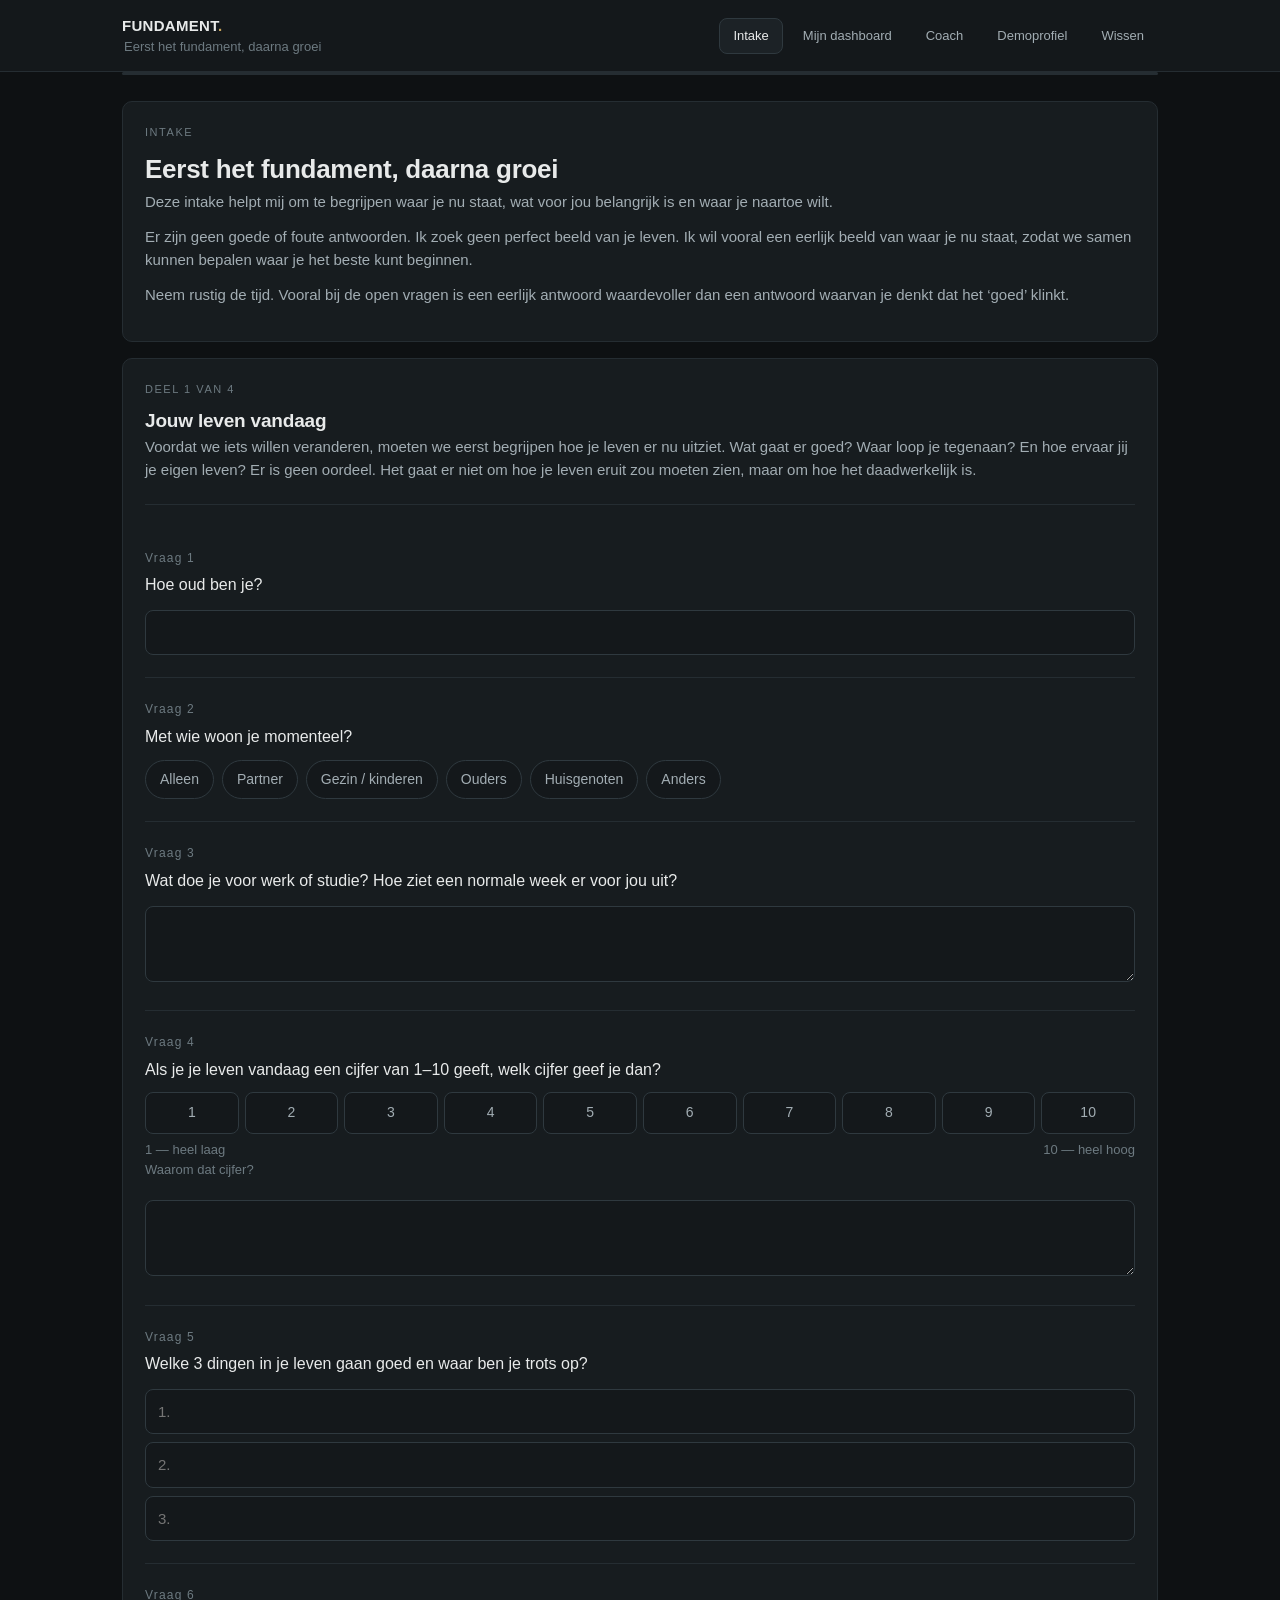
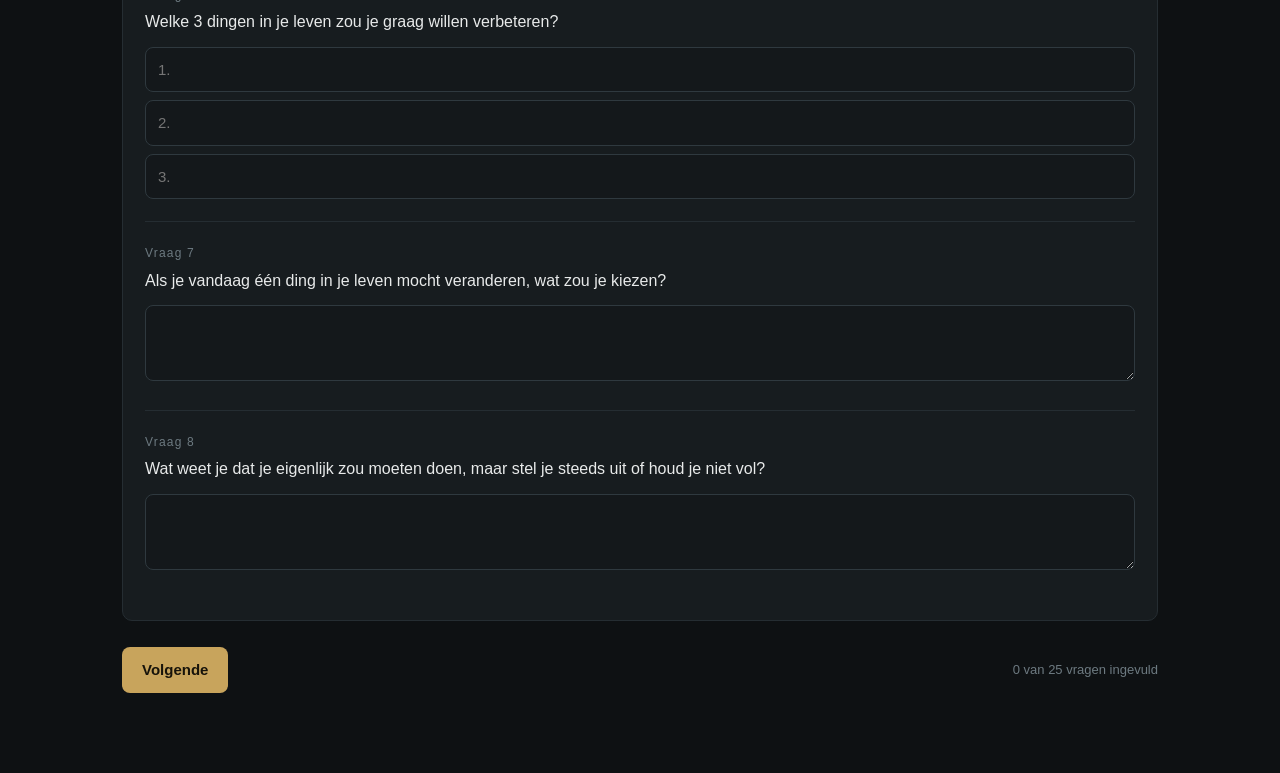
==== coaching-platform/index.html @ 1739ee3c "Coaching platform: concept, scoremodel en werkend prototype Werkt de openstaande ontwerpstap uit sec" ====
<!DOCTYPE html>
<html lang="nl">
<head>
<meta charset="utf-8">
<meta name="viewport" content="width=device-width, initial-scale=1">
<title>Coaching Platform — prototype</title>
<link rel="stylesheet" href="style.css?v=2">
</head>
<body>
<header class="top">
  <div class="top-in">
    <div>
      <div class="brand">FUNDAMENT<span>.</span></div>
      <div class="tagline">Eerst het fundament, daarna groei</div>
    </div>
    <nav class="top-nav">
      <button data-view="intake">Intake</button>
      <button data-view="client">Mijn dashboard</button>
      <button data-view="coach">Coach</button>
      <button id="demo">Demoprofiel</button>
      <button id="reset">Wissen</button>
    </nav>
  </div>
</header>
<main class="wrap"><div id="view"></div></main>
<script src="intake.js?v=1"></script>
<script src="scoring.js?v=1"></script>
<script src="app.js?v=2"></script>
</body>
</html>
---- coaching-platform/style.css ----
/* Coaching Platform — prototype styling
   UX-principes sectie 34: volwassen, premium, rustig, weinig cognitieve load. */

:root {
  --bg:#0e1113; --bg-2:#14181b; --panel:#171c1f; --panel-2:#1c2226;
  --line:#252d32; --line-2:#2f393f;
  --ink:#e8eaea; --ink-2:#a2adb3; --ink-3:#6d7a81;
  --accent:#c8a45c; --accent-dim:#8a7038;
  --ok:#5b9c7a; --warn:#c58a4a; --crit:#b5595a;
  --r:10px; --max:1080px;
  --f: -apple-system, BlinkMacSystemFont, 'Segoe UI', Inter, Roboto, Helvetica, Arial, sans-serif;
}
* { box-sizing:border-box; }
html,body { margin:0; padding:0; }
body { background:var(--bg); color:var(--ink); font-family:var(--f); font-size:15px; line-height:1.55;
  -webkit-font-smoothing:antialiased; }
h1,h2,h3 { font-weight:600; letter-spacing:-0.01em; margin:0; }
h1 { font-size:26px; } h2 { font-size:19px; } h3 { font-size:15px; }
p { margin:0 0 12px; color:var(--ink-2); }
a { color:var(--accent); }

.wrap { max-width:var(--max); margin:0 auto; padding:0 22px 80px; }

/* ---- topbar ---- */
.top { border-bottom:1px solid var(--line); background:var(--bg-2); position:sticky; top:0; z-index:20; }
.top-in { max-width:var(--max); margin:0 auto; padding:14px 22px; display:flex; align-items:center; gap:16px; }
.brand { font-weight:600; letter-spacing:0.02em; }
.brand span { color:var(--accent); }
.tagline { color:var(--ink-3); font-size:13px; margin-left:2px; }
.top-nav { margin-left:auto; display:flex; gap:6px; flex-wrap:wrap; }
.top-nav button { background:transparent; border:1px solid transparent; color:var(--ink-2); padding:7px 13px;
  border-radius:8px; font:inherit; font-size:13px; cursor:pointer; }
.top-nav button:hover { color:var(--ink); background:var(--panel); }
.top-nav button.on { color:var(--ink); background:var(--panel-2); border-color:var(--line-2); }

/* ---- generieke blokken ---- */
.card { background:var(--panel); border:1px solid var(--line); border-radius:var(--r); padding:22px; margin:16px 0; }
.card.tight { padding:16px 18px; }
.muted { color:var(--ink-3); font-size:13px; }
.eyebrow { font-size:11px; letter-spacing:0.14em; text-transform:uppercase; color:var(--ink-3); margin-bottom:8px; }
.row { display:flex; gap:16px; flex-wrap:wrap; }
.col { flex:1 1 320px; min-width:0; }
hr.sep { border:0; border-top:1px solid var(--line); margin:22px 0; }

button.primary { background:var(--accent); color:#17130a; border:0; padding:11px 20px; border-radius:8px;
  font:inherit; font-weight:600; cursor:pointer; }
button.primary:hover { background:#d9b573; }
button.primary:disabled { background:var(--line-2); color:var(--ink-3); cursor:not-allowed; }
button.ghost { background:transparent; color:var(--ink-2); border:1px solid var(--line-2); padding:10px 18px;
  border-radius:8px; font:inherit; cursor:pointer; }
button.ghost:hover { color:var(--ink); border-color:var(--ink-3); }

/* ---- intake ---- */
.progress { height:3px; background:var(--line); border-radius:2px; overflow:hidden; margin:0 0 26px; }
.progress i { display:block; height:100%; background:var(--accent); transition:width .3s ease; }
.q { padding:22px 0; border-bottom:1px solid var(--line); }
.q:last-child { border-bottom:0; }
.q-n { color:var(--ink-3); font-size:12px; letter-spacing:0.1em; margin-bottom:6px; }
.q-label { font-size:16px; margin-bottom:4px; }
.q-hint { color:var(--ink-3); font-size:13px; margin-bottom:12px; }
input[type=text], input[type=number], input[type=time], textarea, select {
  width:100%; background:var(--bg-2); border:1px solid var(--line-2); border-radius:8px; color:var(--ink);
  padding:10px 12px; font:inherit; margin-top:8px; }
input:focus, textarea:focus, select:focus { outline:none; border-color:var(--accent-dim); }
textarea { min-height:76px; resize:vertical; }
.opts { display:flex; flex-wrap:wrap; gap:8px; margin-top:10px; }
.opt { border:1px solid var(--line-2); background:var(--bg-2); color:var(--ink-2); padding:8px 14px;
  border-radius:20px; cursor:pointer; font-size:14px; }
.opt:hover { border-color:var(--ink-3); }
.opt.on { background:var(--accent); border-color:var(--accent); color:#17130a; font-weight:600; }
.opt.off { opacity:.4; cursor:not-allowed; }
.scale { display:flex; gap:6px; margin-top:10px; flex-wrap:wrap; }
.scale b { flex:1 1 34px; text-align:center; border:1px solid var(--line-2); background:var(--bg-2);
  padding:9px 0; border-radius:8px; cursor:pointer; font-weight:500; color:var(--ink-2); font-size:14px; }
.scale b:hover { border-color:var(--ink-3); }
.scale b.on { background:var(--accent); border-color:var(--accent); color:#17130a; font-weight:700; }
.scale-legend { display:flex; justify-content:space-between; margin-top:6px; }
.nav-btns { display:flex; gap:10px; margin-top:26px; align-items:center; }
.nav-btns .muted { margin-left:auto; }

/* ---- score ---- */
.score-hero { text-align:center; padding:34px 22px 28px; }
.score-big { font-size:72px; font-weight:300; letter-spacing:-0.04em; line-height:1; color:var(--ink); }
.score-big small { font-size:22px; color:var(--ink-3); font-weight:400; }
.level-pill { display:inline-block; margin-top:14px; border:1px solid var(--accent-dim); color:var(--accent);
  border-radius:20px; padding:5px 14px; font-size:12px; letter-spacing:0.1em; text-transform:uppercase; }
.bars { margin-top:8px; }
.bar { margin:14px 0; }
.bar-top { display:flex; justify-content:space-between; align-items:baseline; font-size:14px; margin-bottom:6px; }
.bar-top em { font-style:normal; color:var(--ink-3); font-size:12px; }
.bar-track { height:7px; background:var(--line); border-radius:4px; overflow:hidden; }
.bar-fill { height:100%; border-radius:4px; background:var(--accent); transition:width .5s ease; }
.bar-fill.low { background:var(--crit); } .bar-fill.mid { background:var(--warn); } .bar-fill.high { background:var(--ok); }
.focus-box { border-left:2px solid var(--accent); padding:2px 0 2px 16px; margin:6px 0 0; }
.focus-box h2 { color:var(--accent); }

/* ---- coach ---- */
/* Brede tabel scrollt in zijn eigen container; de pagina zelf nooit horizontaal. */
.tscroll { overflow-x:auto; -webkit-overflow-scrolling:touch; }
table.assess { width:100%; min-width:620px; border-collapse:collapse; font-size:13.5px; }
table.assess th { text-align:left; color:var(--ink-3); font-weight:500; font-size:11px; letter-spacing:0.1em;
  text-transform:uppercase; padding:8px 10px; border-bottom:1px solid var(--line-2); }
table.assess td { padding:10px; border-bottom:1px solid var(--line); vertical-align:top; color:var(--ink-2); }
table.assess td:first-child { color:var(--ink); white-space:nowrap; }
table.assess tr:last-child td { border-bottom:0; }
.tag { display:inline-block; font-size:10.5px; letter-spacing:0.08em; text-transform:uppercase;
  border:1px solid var(--line-2); color:var(--ink-3); border-radius:4px; padding:1px 6px; margin-left:6px; }
.tag.prov { border-color:var(--warn); color:var(--warn); }
.flag { border-left:2px solid var(--line-2); padding:8px 0 8px 14px; margin:12px 0; font-size:14px; color:var(--ink-2); }
.flag.hoog { border-color:var(--crit); } .flag.midden { border-color:var(--warn); } .flag.laag { border-color:var(--line-2); }
.fsh { display:grid; grid-template-columns:110px 1fr; gap:6px 14px; font-size:13.5px; }
.fsh dt { color:var(--ink-3); } .fsh dd { margin:0; color:var(--ink-2); }
.ovr { width:64px !important; margin:0 !important; padding:5px 8px !important; text-align:center; }

/* ---- history ---- */
.hist { display:flex; align-items:flex-end; gap:14px; height:120px; padding-top:10px; }
.hist div { flex:0 0 46px; text-align:center; }
.hist i { display:block; background:var(--accent-dim); border-radius:4px 4px 0 0; margin-bottom:6px; }
.hist div:last-child i { background:var(--accent); }
.hist span { font-size:11px; color:var(--ink-3); }

/* ---- badges ---- */
.badges { display:flex; flex-wrap:wrap; gap:8px; }
.badge { border:1px solid var(--line-2); border-radius:8px; padding:8px 12px; font-size:13px; color:var(--ink-3); }
.badge.earned { border-color:var(--accent-dim); color:var(--accent); }

@media (max-width:640px) {
  .wrap { padding:0 14px 60px; } .card { padding:16px; } .score-big { font-size:58px; }
  .top-in { padding:12px 14px; flex-wrap:wrap; } .tagline { display:none; }
  .top-nav { margin-left:0; width:100%; }
  .top-nav button { padding:6px 10px; font-size:12px; }
  .fsh { grid-template-columns:1fr; gap:2px 0; } .fsh dd { margin-bottom:8px; }
  .nav-btns { flex-wrap:wrap; } .nav-btns .muted { margin-left:0; width:100%; }
}
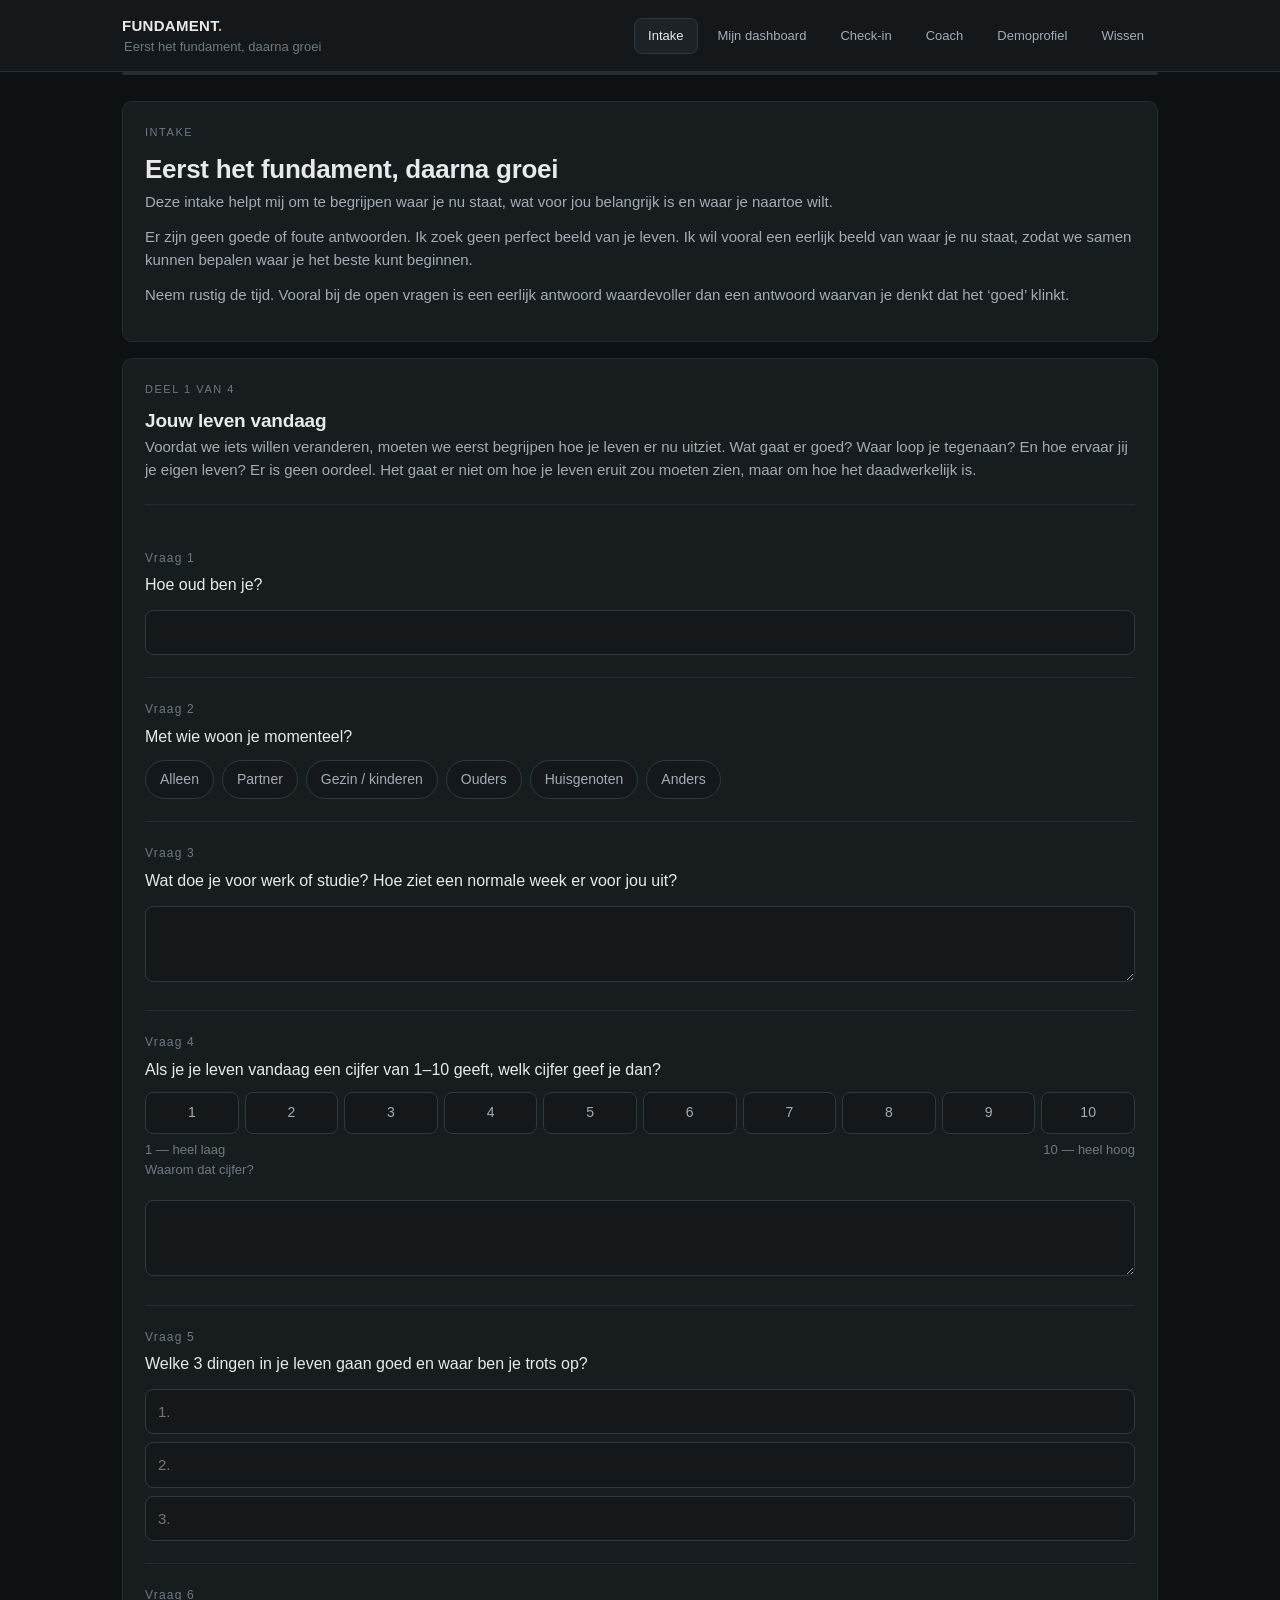
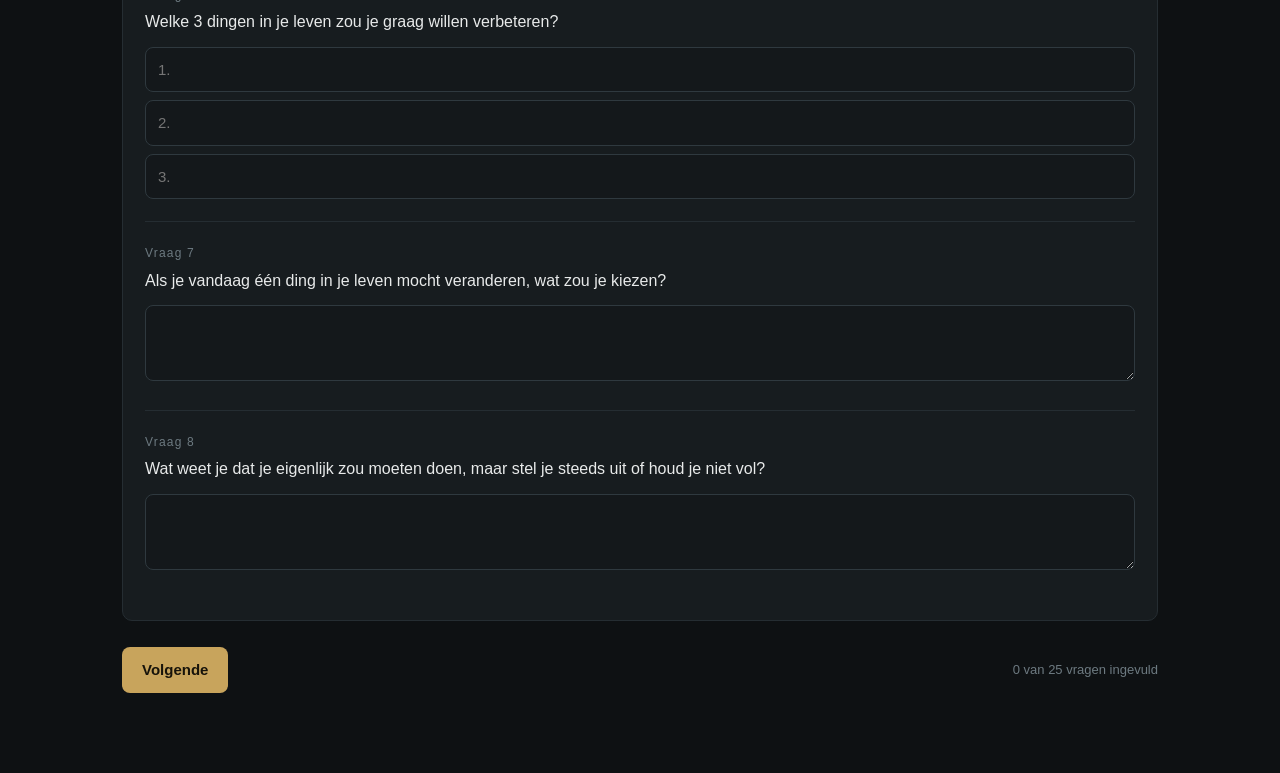
==== commit 7a62d418: "Priority Engine v1.0 en Coaching Engine v1.0 Legt de laag vast tussen Startscore en coaching: Starts" ====
--- a/coaching-platform/index.html
+++ b/coaching-platform/index.html
@@ -4,7 +4,7 @@
 <meta charset="utf-8">
 <meta name="viewport" content="width=device-width, initial-scale=1">
 <title>Coaching Platform — prototype</title>
-<link rel="stylesheet" href="style.css?v=2">
+<link rel="stylesheet" href="style.css?v=5">
 </head>
 <body>
 <header class="top">
@@ -16,6 +16,7 @@
     <nav class="top-nav">
       <button data-view="intake">Intake</button>
       <button data-view="client">Mijn dashboard</button>
+      <button data-view="checkin">Check-in</button>
       <button data-view="coach">Coach</button>
       <button id="demo">Demoprofiel</button>
       <button id="reset">Wissen</button>
@@ -24,7 +25,9 @@
 </header>
 <main class="wrap"><div id="view"></div></main>
 <script src="intake.js?v=1"></script>
-<script src="scoring.js?v=1"></script>
-<script src="app.js?v=2"></script>
+<script src="scoring.js?v=5"></script>
+<script src="priority.js?v=5"></script>
+<script src="coaching.js?v=5"></script>
+<script src="app.js?v=5"></script>
 </body>
 </html>
--- a/coaching-platform/style.css
+++ b/coaching-platform/style.css
@@ -82,15 +82,20 @@
 .score-hero { text-align:center; padding:34px 22px 28px; }
 .score-big { font-size:72px; font-weight:300; letter-spacing:-0.04em; line-height:1; color:var(--ink); }
 .score-big small { font-size:22px; color:var(--ink-3); font-weight:400; }
-.level-pill { display:inline-block; margin-top:14px; border:1px solid var(--accent-dim); color:var(--accent);
-  border-radius:20px; padding:5px 14px; font-size:12px; letter-spacing:0.1em; text-transform:uppercase; }
+.status-pill { display:inline-block; margin-top:14px; border:1px solid var(--line-2); color:var(--ink);
+  border-radius:20px; padding:6px 16px; font-size:12px; letter-spacing:0.08em; text-transform:uppercase; }
+.status-stabiliseren { border-color:var(--crit); color:#e08a8b; }
+.status-opbouwen     { border-color:var(--warn); color:#dda86e; }
+.status-stevig       { border-color:var(--ok);   color:#7fbf9c; }
+.status-sterk        { border-color:#5a86b5;     color:#8fb4d8; }
 .bars { margin-top:8px; }
 .bar { margin:14px 0; }
 .bar-top { display:flex; justify-content:space-between; align-items:baseline; font-size:14px; margin-bottom:6px; }
 .bar-top em { font-style:normal; color:var(--ink-3); font-size:12px; }
 .bar-track { height:7px; background:var(--line); border-radius:4px; overflow:hidden; }
 .bar-fill { height:100%; border-radius:4px; background:var(--accent); transition:width .5s ease; }
-.bar-fill.low { background:var(--crit); } .bar-fill.mid { background:var(--warn); } .bar-fill.high { background:var(--ok); }
+.bar-fill.low { background:var(--crit); } .bar-fill.mid { background:var(--warn); }
+.bar-fill.ok { background:var(--ok); } .bar-fill.high { background:#5a86b5; }
 .focus-box { border-left:2px solid var(--accent); padding:2px 0 2px 16px; margin:6px 0 0; }
 .focus-box h2 { color:var(--accent); }
 
@@ -111,6 +116,23 @@
 .fsh { display:grid; grid-template-columns:110px 1fr; gap:6px 14px; font-size:13.5px; }
 .fsh dt { color:var(--ink-3); } .fsh dd { margin:0; color:var(--ink-2); }
 .ovr { width:64px !important; margin:0 !important; padding:5px 8px !important; text-align:center; }
+.ovr-r { width:130px !important; margin:0 0 0 6px !important; padding:5px 8px !important; }
+td.nowrap { white-space:nowrap; }
+.note { border-left:2px solid var(--line-2); padding:8px 0 8px 14px; margin:12px 0 0; font-size:13.5px; color:var(--ink-2); }
+.note.warn { border-color:var(--warn); }
+ul.plain { margin:6px 0 0; padding-left:18px; color:var(--ink-2); font-size:14px; }
+ul.plain li { margin:4px 0; }
+.mod-row { display:flex; gap:8px; align-items:center; margin-top:10px; flex-wrap:wrap; }
+.mod-row input[type=text] { margin:0; flex:1 1 220px; }
+.mod-row select { margin:0; width:auto; }
+.mod-row button { white-space:nowrap; }
+label.action { display:flex; gap:10px; align-items:flex-start; padding:9px 0; border-bottom:1px solid var(--line);
+  cursor:pointer; font-size:14.5px; }
+label.action:last-of-type { border-bottom:0; }
+label.action input { width:auto; margin:3px 0 0; flex:0 0 auto; }
+label.action span.done { color:var(--ink-3); text-decoration:line-through; }
+pre.rec { background:var(--bg-2); border:1px solid var(--line); border-radius:8px; padding:14px; overflow-x:auto;
+  font-size:11.5px; line-height:1.5; color:var(--ink-2); margin:10px 0 0; max-height:340px; }
 
 /* ---- history ---- */
 .hist { display:flex; align-items:flex-end; gap:14px; height:120px; padding-top:10px; }
@@ -132,3 +154,21 @@
   .fsh { grid-template-columns:1fr; gap:2px 0; } .fsh dd { margin-bottom:8px; }
   .nav-btns { flex-wrap:wrap; } .nav-btns .muted { margin-left:0; width:100%; }
 }
+
+/* ---- Priority Engine / sessiegids stappen ---- */
+.stepbox { display:flex; gap:14px; padding:14px 0; border-top:1px solid var(--line); }
+.stepbox:first-of-type { border-top:0; }
+.stepnr { flex:0 0 56px; font-size:11px; letter-spacing:0.1em; text-transform:uppercase; color:var(--ink-3); padding-top:2px; }
+.stepbody { flex:1 1 auto; min-width:0; }
+.stepbody > b { display:block; margin-bottom:2px; }
+table.assess.mini { font-size:12.5px; margin-top:10px; min-width:0; }
+table.assess.mini th, table.assess.mini td { padding:6px 8px; }
+button.ghost.tiny { padding:2px 9px; font-size:11.5px; margin-left:10px; }
+.score-mid { font-size:26px; font-weight:300; letter-spacing:-0.02em; }
+.focus-box h2.wachten { color:var(--ink-2); font-weight:400; }
+
+/* ---- check-in ---- */
+.checkin-row { padding:12px 0; border-bottom:1px solid var(--line); }
+.checkin-row:last-child { border-bottom:0; }
+.checkin-text { font-size:15px; margin-bottom:8px; }
+.checkin-row .opt { font-size:13px; padding:6px 12px; }
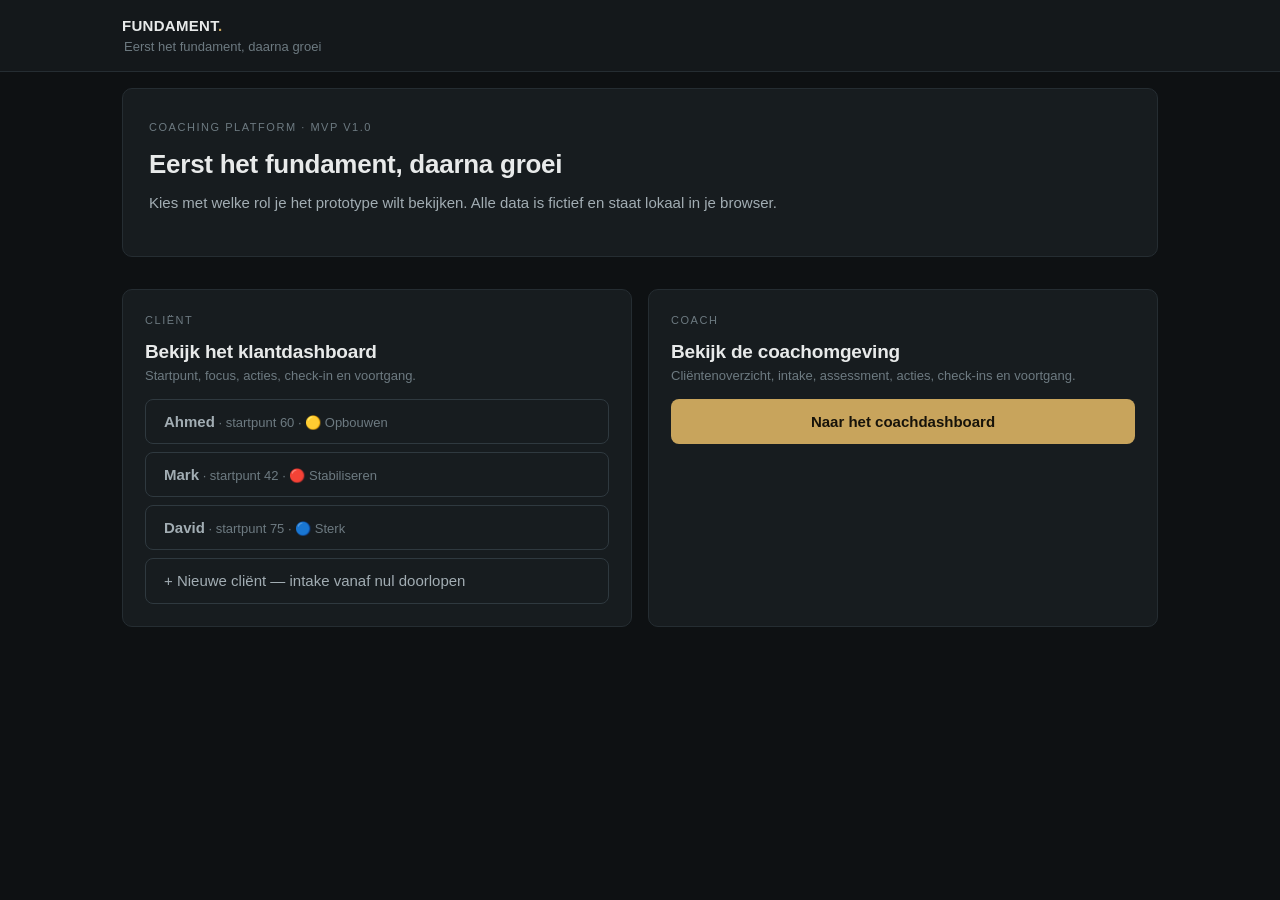
==== commit fc75efb1: "MVP v1.0: datamodel, routing en alle klant- en coachschermen Van blauwdruk naar klikbaar prototype. " ====
--- a/coaching-platform/index.html
+++ b/coaching-platform/index.html
@@ -3,31 +3,17 @@
 <head>
 <meta charset="utf-8">
 <meta name="viewport" content="width=device-width, initial-scale=1">
-<title>Coaching Platform — prototype</title>
-<link rel="stylesheet" href="style.css?v=5">
+<title>Fundament — Coaching Platform MVP</title>
+<link rel="stylesheet" href="style.css?v=11">
 </head>
 <body>
-<header class="top">
-  <div class="top-in">
-    <div>
-      <div class="brand">FUNDAMENT<span>.</span></div>
-      <div class="tagline">Eerst het fundament, daarna groei</div>
-    </div>
-    <nav class="top-nav">
-      <button data-view="intake">Intake</button>
-      <button data-view="client">Mijn dashboard</button>
-      <button data-view="checkin">Check-in</button>
-      <button data-view="coach">Coach</button>
-      <button id="demo">Demoprofiel</button>
-      <button id="reset">Wissen</button>
-    </nav>
-  </div>
-</header>
+<header class="top" id="topbar"></header>
 <main class="wrap"><div id="view"></div></main>
-<script src="intake.js?v=1"></script>
-<script src="scoring.js?v=5"></script>
-<script src="priority.js?v=5"></script>
-<script src="coaching.js?v=5"></script>
-<script src="app.js?v=5"></script>
+<script src="intake.js?v=11"></script>
+<script src="scoring.js?v=11"></script>
+<script src="priority.js?v=11"></script>
+<script src="coaching.js?v=11"></script>
+<script src="model.js?v=11"></script>
+<script src="app.js?v=11"></script>
 </body>
 </html>
--- a/coaching-platform/style.css
+++ b/coaching-platform/style.css
@@ -172,3 +172,64 @@
 .checkin-row:last-child { border-bottom:0; }
 .checkin-text { font-size:15px; margin-bottom:8px; }
 .checkin-row .opt { font-size:13px; padding:6px 12px; }
+
+/* ================= MVP v1.0 — design system aanvullingen ================= */
+
+.hero-card { padding:30px 26px; }
+.hero-card h1 { margin-bottom:6px; }
+.card.center { text-align:center; }
+button.wide { display:block; width:100%; text-align:left; margin-top:8px; }
+button.primary.wide { text-align:center; }
+.split { display:flex; gap:24px; flex-wrap:wrap; align-items:flex-start; margin-top:10px; }
+.split > div { flex:1 1 260px; min-width:0; }
+.score-big.small { font-size:52px; }
+.score-big .arrow { color:var(--ink-3); font-size:34px; margin:0 6px; }
+.level-line { margin-top:10px; color:var(--ink-2); font-size:15px; }
+
+/* intake */
+.intake-meta { display:flex; justify-content:space-between; align-items:baseline; margin:-14px 0 14px;
+  font-size:12px; letter-spacing:0.14em; text-transform:uppercase; color:var(--ink-3); }
+.q-label.big { font-size:20px; font-weight:500; line-height:1.4; margin-bottom:10px; }
+
+/* spinner */
+.spinner { width:26px; height:26px; margin:6px auto 18px; border:2px solid var(--line-2);
+  border-top-color:var(--accent); border-radius:50%; animation:spin 0.9s linear infinite; }
+@keyframes spin { to { transform:rotate(360deg); } }
+
+/* acties op het dashboard */
+.action-line { display:flex; gap:12px; align-items:flex-start; padding:11px 0; border-bottom:1px solid var(--line);
+  cursor:pointer; font-size:15px; }
+.action-line:last-of-type { border-bottom:0; }
+.action-line .box { flex:0 0 18px; height:18px; border:1px solid var(--line-2); border-radius:4px; margin-top:2px;
+  text-align:center; line-height:16px; font-size:12px; color:transparent; }
+.action-line .box.on { background:var(--accent); border-color:var(--accent); color:#17130a; }
+.action-line span.done { color:var(--ink-3); text-decoration:line-through; }
+.bar-track.big { height:10px; margin:12px 0 6px; }
+
+/* fases */
+.phases { display:flex; flex-wrap:wrap; gap:6px; margin:4px 0 10px; }
+.phase { font-size:12px; padding:4px 11px; border:1px solid var(--line); border-radius:20px; color:var(--ink-3); }
+.phase.on { border-color:var(--accent-dim); color:var(--accent); }
+
+/* coach tabs */
+.tabs { display:flex; gap:4px; flex-wrap:wrap; margin:16px 0 0; border-bottom:1px solid var(--line); padding-bottom:10px; }
+.tabs button { background:transparent; border:1px solid transparent; color:var(--ink-2); padding:7px 13px;
+  border-radius:8px; font:inherit; font-size:13.5px; cursor:pointer; }
+.tabs button:hover { color:var(--ink); background:var(--panel-2); }
+.tabs button.on { background:var(--panel-2); border-color:var(--line-2); color:var(--ink); }
+
+table.assess.clickable tr:not(:first-child) { cursor:pointer; }
+table.assess.clickable tr:not(:first-child):hover td { background:var(--panel-2); }
+
+/* intake-overzicht bij de coach */
+h3.cat { margin:22px 0 10px; color:var(--accent); font-size:13px; letter-spacing:0.1em; text-transform:uppercase; }
+.qa { padding:9px 0; border-bottom:1px solid var(--line); }
+.qa:last-child { border-bottom:0; }
+.qa-q { font-size:13px; color:var(--ink-3); margin-bottom:3px; }
+.qa-a { font-size:14.5px; color:var(--ink); }
+.qa-x { font-size:13.5px; color:var(--ink-2); margin-top:3px; }
+
+.goal { padding:12px 0; border-bottom:1px solid var(--line); }
+.goal:last-child { border-bottom:0; }
+.refl { border-left:2px solid var(--accent-dim); padding:6px 0 6px 14px; margin:10px 0; color:var(--ink-2); font-size:14.5px; }
+select { width:auto; }
